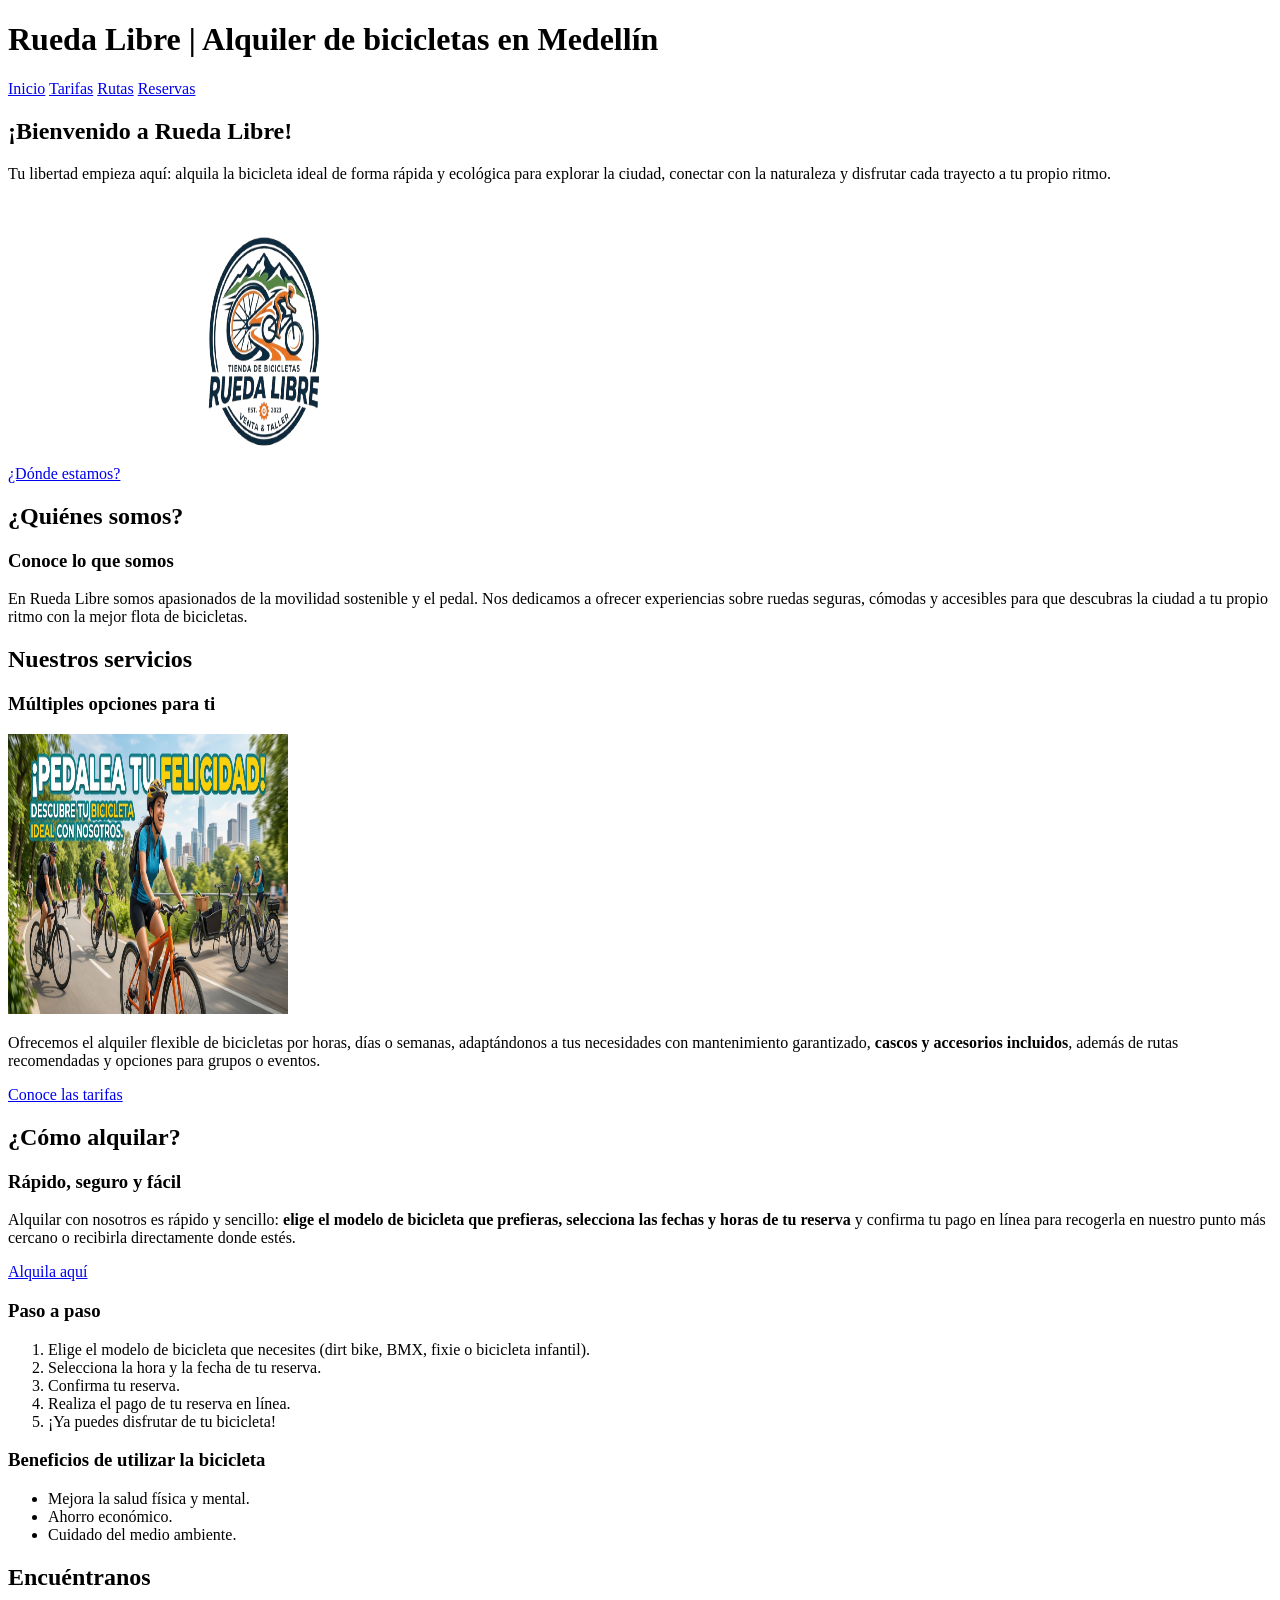
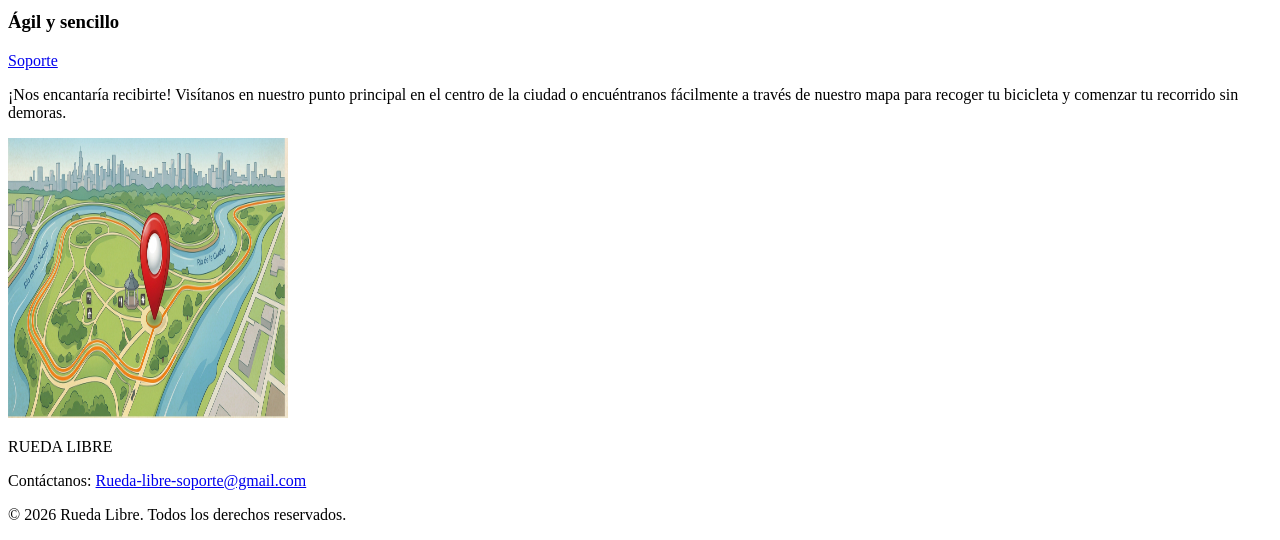
==== docs/index.html @ 3443b588 "test03" ====
<!DOCTYPE html>
<html lang="es">

<head>
    <meta charset="UTF-8">
    <meta name="viewport" content="width=device-width, initial-scale=1.0">
    <title>Rueda Libre | Alquiler de bicicletas en Medellín</title>
</head>

<body>

    <header>
        <h1>Rueda Libre | Alquiler de bicicletas en Medellín</h1>

        <nav aria-label="Navegación principal">
            <a href="index.html">Inicio</a>
            <a href="/paginas/tarifas.html">Tarifas</a>
            <a href="#">Rutas</a>
            <a href="/paginas/reservas.html">Reservas</a>
        </nav>
    </header>

    <main>

        <section id="inicio">
            <h2>¡Bienvenido a Rueda Libre!</h2>

            <p>
                Tu libertad empieza aquí: alquila la bicicleta ideal de forma
                rápida y ecológica para explorar la ciudad, conectar con la
                naturaleza y disfrutar cada trayecto a tu propio ritmo.
            </p>

            <a href="#encuentranos">¿Dónde estamos?</a>

            <img
                src="/img/logo.png"
                alt="Logo de Rueda Libre"
                width="280"
                height="280"
            >
        </section>

        <section id="quienes-somos">
            <h2>¿Quiénes somos?</h2>

            <h3>Conoce lo que somos</h3>

            <p>
                En Rueda Libre somos apasionados de la movilidad sostenible y
                el pedal. Nos dedicamos a ofrecer experiencias sobre ruedas
                seguras, cómodas y accesibles para que descubras la ciudad a
                tu propio ritmo con la mejor flota de bicicletas.
            </p>
        </section>

        <section id="servicios">
            <h2>Nuestros servicios</h2>

            <h3>Múltiples opciones para ti</h3>

            <img
                src="/img/banner.jpeg"
                alt="Nuestros modelos de bicicletas"
                width="280"
                height="280"
            >

            <p>
                Ofrecemos el alquiler flexible de bicicletas por horas, días
                o semanas, adaptándonos a tus necesidades con mantenimiento
                garantizado, <strong>cascos y accesorios incluidos</strong>,
                además de rutas recomendadas y opciones para grupos o eventos.
            </p>

            <a href="/paginas/tarifas.html">Conoce las tarifas</a>
        </section>

        <section id="como-alquilar">
            <h2>¿Cómo alquilar?</h2>

            <h3>Rápido, seguro y fácil</h3>

            <p>
                Alquilar con nosotros es rápido y sencillo:
                <strong>
                    elige el modelo de bicicleta que prefieras, selecciona
                    las fechas y horas de tu reserva
                </strong>
                y confirma tu pago en línea para recogerla en nuestro punto
                más cercano o recibirla directamente donde estés.
            </p>

            <a href="/paginas/reservas.html">Alquila aquí</a>

            <h3>Paso a paso</h3>

            <ol>
                <li>
                    Elige el modelo de bicicleta que necesites
                    (dirt bike, BMX, fixie o bicicleta infantil).
                </li>
                <li>Selecciona la hora y la fecha de tu reserva.</li>
                <li>Confirma tu reserva.</li>
                <li>Realiza el pago de tu reserva en línea.</li>
                <li>¡Ya puedes disfrutar de tu bicicleta!</li>
            </ol>

            <h3>Beneficios de utilizar la bicicleta</h3>

            <ul>
                <li>Mejora la salud física y mental.</li>
                <li>Ahorro económico.</li>
                <li>Cuidado del medio ambiente.</li>
            </ul>
        </section>

        <section id="encuentranos">
            <h2>Encuéntranos</h2>

            <h3>Ágil y sencillo</h3>

             <a href="#">Soporte</a>

            <p>
                ¡Nos encantaría recibirte! Visítanos en nuestro punto
                principal en el centro de la ciudad o encuéntranos
                fácilmente a través de nuestro mapa para recoger tu
                bicicleta y comenzar tu recorrido sin demoras.
            </p>

           

            <img
                src="/img/mapa.jpeg"
                alt="Mapa de ubicación de Rueda Libre"
                width="280"
                height="280"
            >
        </section>

    </main>

    <footer>
        <p>
            RUEDA LIBRE
        </p>

        <p>
            Contáctanos:
            <a href="mailto:Rueda-libre-soporte@gmail.com">
                Rueda-libre-soporte@gmail.com
            </a>
        </p>

        <p>&copy; 2026 Rueda Libre. Todos los derechos reservados.</p>
    </footer>

</body>

</html>
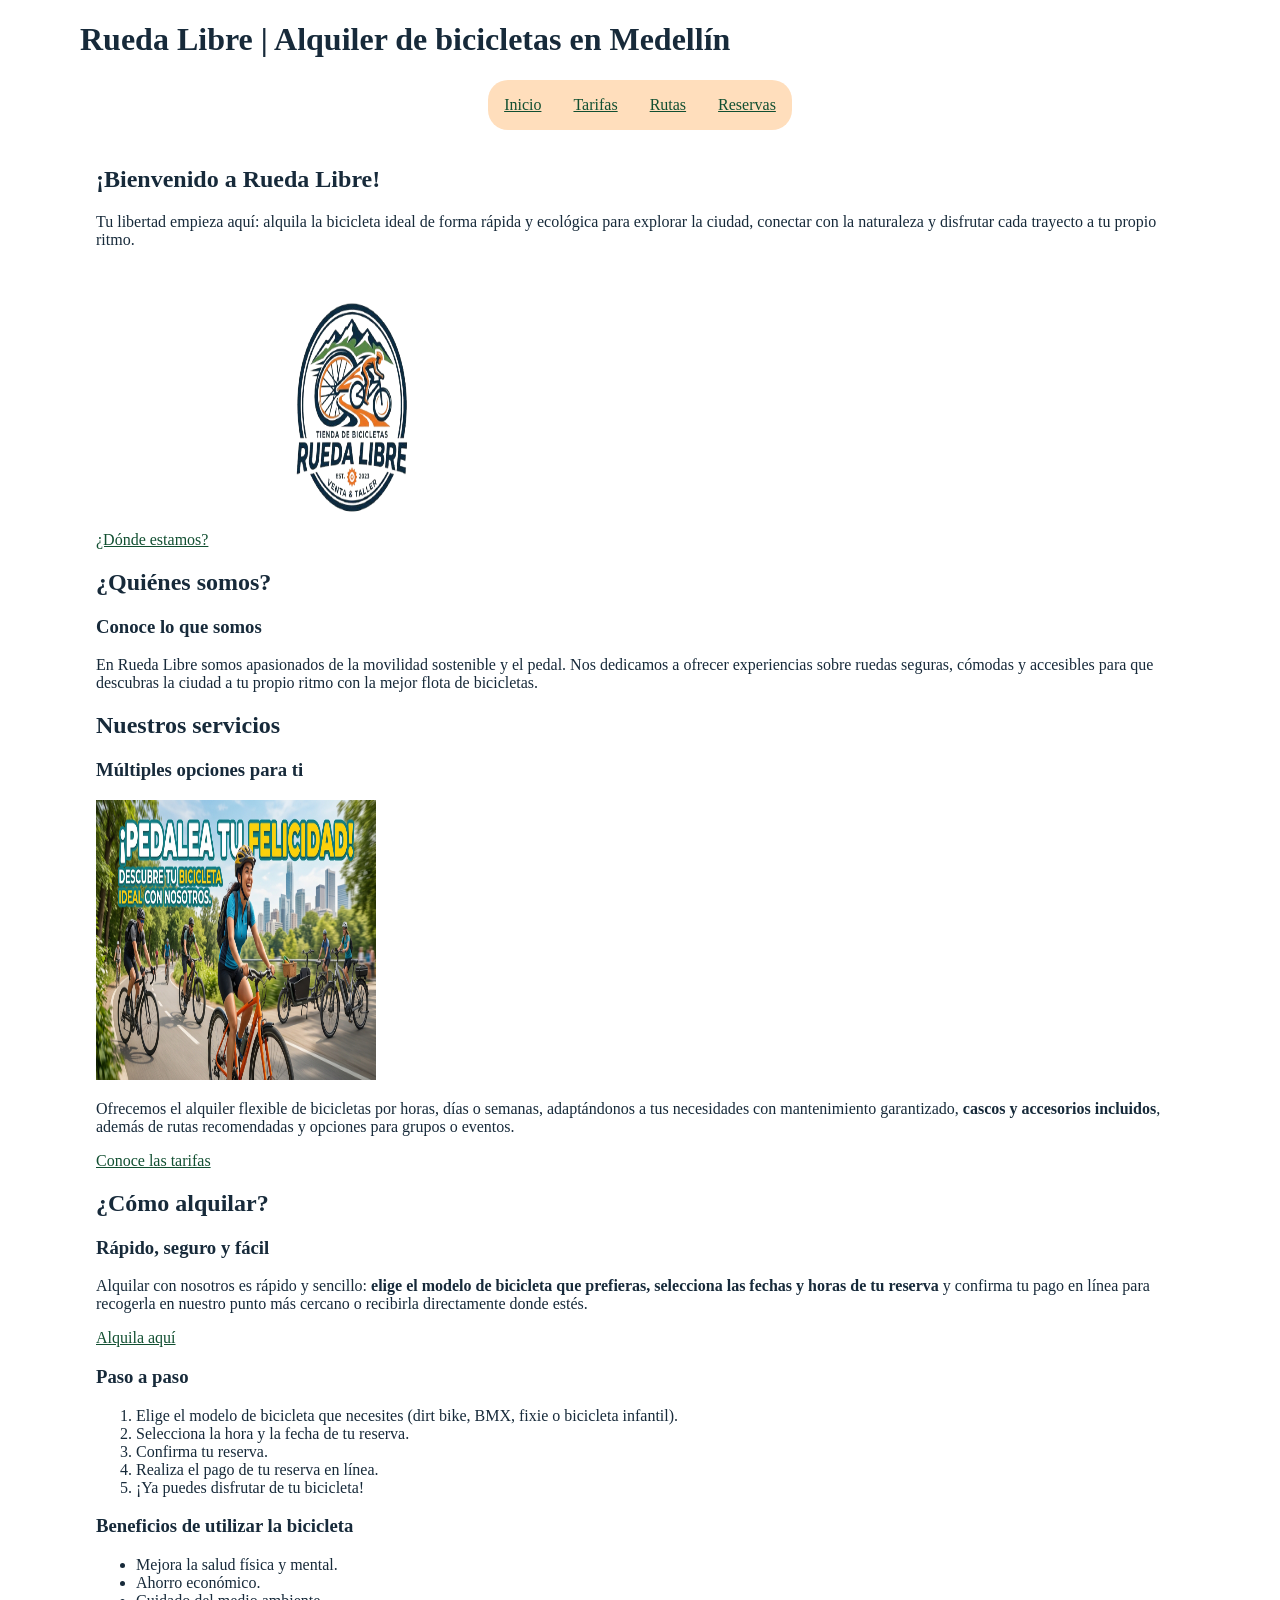
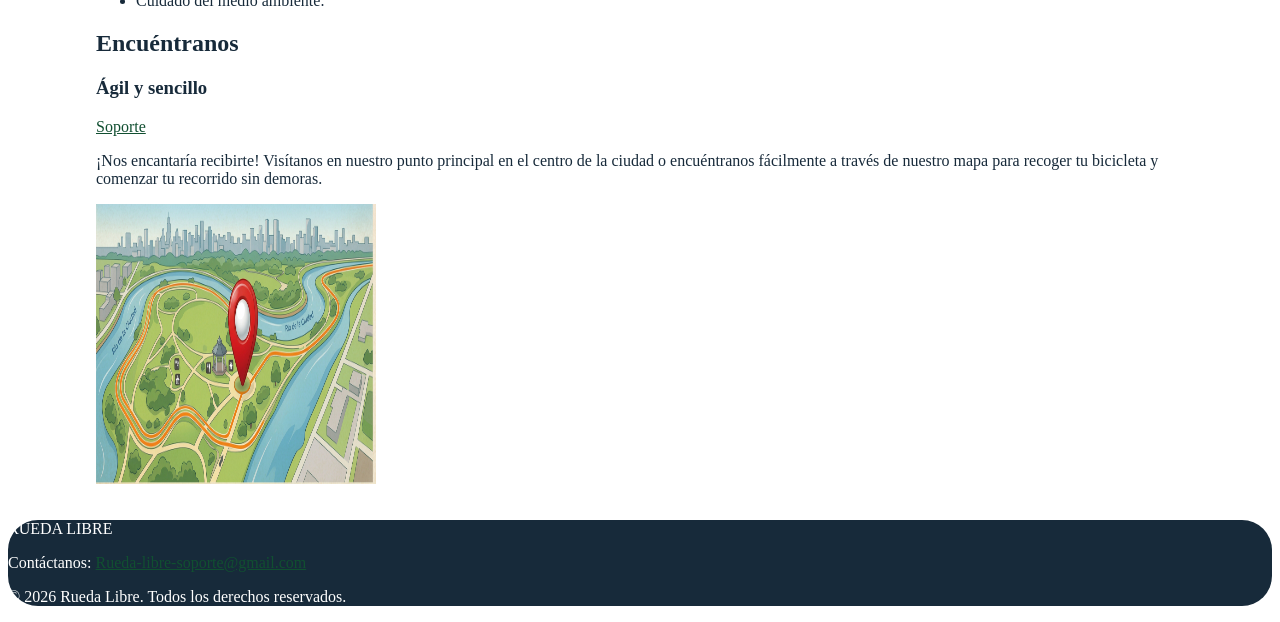
==== commit 4bd18e9b: "casa" ====
--- a/docs/index.html
+++ b/docs/index.html
@@ -5,6 +5,7 @@
     <meta charset="UTF-8">
     <meta name="viewport" content="width=device-width, initial-scale=1.0">
     <title>Rueda Libre | Alquiler de bicicletas en Medellín</title>
+    <link rel="stylesheet" href="styles.css">
 </head>
 
 <body>
@@ -13,10 +14,13 @@
         <h1>Rueda Libre | Alquiler de bicicletas en Medellín</h1>
 
         <nav aria-label="Navegación principal">
-            <a href="index.html">Inicio</a>
-            <a href="/paginas/tarifas.html">Tarifas</a>
-            <a href="#">Rutas</a>
-            <a href="/paginas/reservas.html">Reservas</a>
+            <div id="nav-bar-links">
+                <a  href="/docs/index.html">Inicio</a>
+                <a href="/docs/tarifas.html">Tarifas</a>
+                <a href="#">Rutas</a>
+                <a href="/docs/reservas.html">Reservas</a>
+            </div>
+           
         </nav>
     </header>
 
--- a/docs/styles.css
+++ b/docs/styles.css
@@ -0,0 +1,181 @@
+:root {
+  
+  --color-crema: #ffffff;
+  --color-azul-noche: #172A3A;
+  --color-gris-asfalto: #4A4A48;
+  --color-naranja-pedal: #F28C28;
+  --color-verde-ruta: #114f31;
+
+ 
+  --color-fondo: var(--color-crema);
+  --color-texto: var(--color-azul-noche);
+  --color-fondo-destacado: var(--color-azul-noche);
+  --color-texto-destacado: var(--color-crema);
+
+  
+  --color-boton: var(--color-naranja-pedal);
+  --color-texto-boton: var(--color-azul-noche);
+
+  --color-enlace: var(--color-verde-ruta);
+
+  --espacio-1: 0.25rem;
+  --espacio-2: 0.50rem;
+  --espacio-3: 1rem;
+  --espacio-4: 2rem;
+
+  --content-width:70rem;
+  --border-radious:0.75rem;
+  --border-color:#D6CFC3;
+
+  --content-bars:50rem;
+
+}
+
+*,
+* ::before,
+*::after{
+    box-sizing: border-box;
+}
+
+@font-face {
+    font-family: MONS,sans-serif;
+    src: url(/fonts/Montserrat-MediumItalic.ttf);
+    font-weight: 700;
+}
+
+@font-face {
+    font-family: 'OpenSans';
+    src: url('/fonts/OpenSans-Regular.ttf') format('truetype');
+    font-weight: 400;
+    font-style: normal;
+}
+
+body {
+  background-color: var(--color-fondo);
+  color: var(--color-texto);
+  font-family: sa;
+ 
+}
+
+
+
+main{
+    width: 100%;
+    max-width: var(--content-width);
+    margin-inline: auto;
+    padding: var(--espacio-3);
+}
+
+header{
+    display: flexbox;
+    align-items: center;
+    max-width: var(--content-width);
+    margin-inline: auto;
+}
+
+
+.card {
+  background-color: var(--color-crema);
+  color: var(--color-azul-noche);
+}
+
+footer,
+.seccion-destacada {
+  background-color: var(--color-azul-noche);
+  color: var(--color-texto-destacado);
+}
+
+
+button,
+.btn-primary {
+  background-color: var(--color-boton);
+  color: var(--color-texto-boton);
+  border: none;
+}
+
+
+a {
+  color: var(--color-enlace);
+  text-decoration: underline;
+}
+
+
+.btn-azul {
+  background-color: var(--color-azul-noche);
+  color: var(--color-crema);
+}
+
+#btn-enviar{
+    border-radius: 15px;
+    margin-top: 20px;
+    width: 160px;
+    height: 40px;
+    text-align: center;
+    text-emphasis: var(--color-azul-noche);
+    font-size: medium;
+}
+
+fieldset{
+    padding: var(--espacio-3);
+    margin: var(--espacio-3);
+    background-color: #fff4e0;
+    border: 0.5px;
+    border-radius: 10px;
+}
+input{
+    margin: 4px;
+}
+
+textarea{
+    margin: 4px;
+}
+
+
+
+nav {
+    display: flexbox;
+    background-color: #ffdebc;
+    border-radius: 20px;  
+    width: fit-content;
+    margin-inline: auto;
+    
+    
+}
+
+#nav-bar-links{
+    display: flex;
+    margin-inline: auto;
+    padding: var(--espacio-3);
+    gap: var(--espacio-4);
+    justify-content: center;
+    align-items: center; 
+}
+
+footer{
+
+    display: flexbox;
+    align-items: center;
+    margin-inline: auto;
+    border-radius: 30px;
+    
+}
+
+#footer-content{
+    display: flex;
+    margin-inline: auto;
+    padding: var(--espacio-3);
+    gap: var(--espacio-4);
+    justify-content: center;
+    align-items: center; 
+}
+
+.link-footer{
+    color: #ffdebc;
+}
+
+.title{
+    background-color: #fff4e0;
+    text-align: center;
+    border-radius: 10px;
+
+}
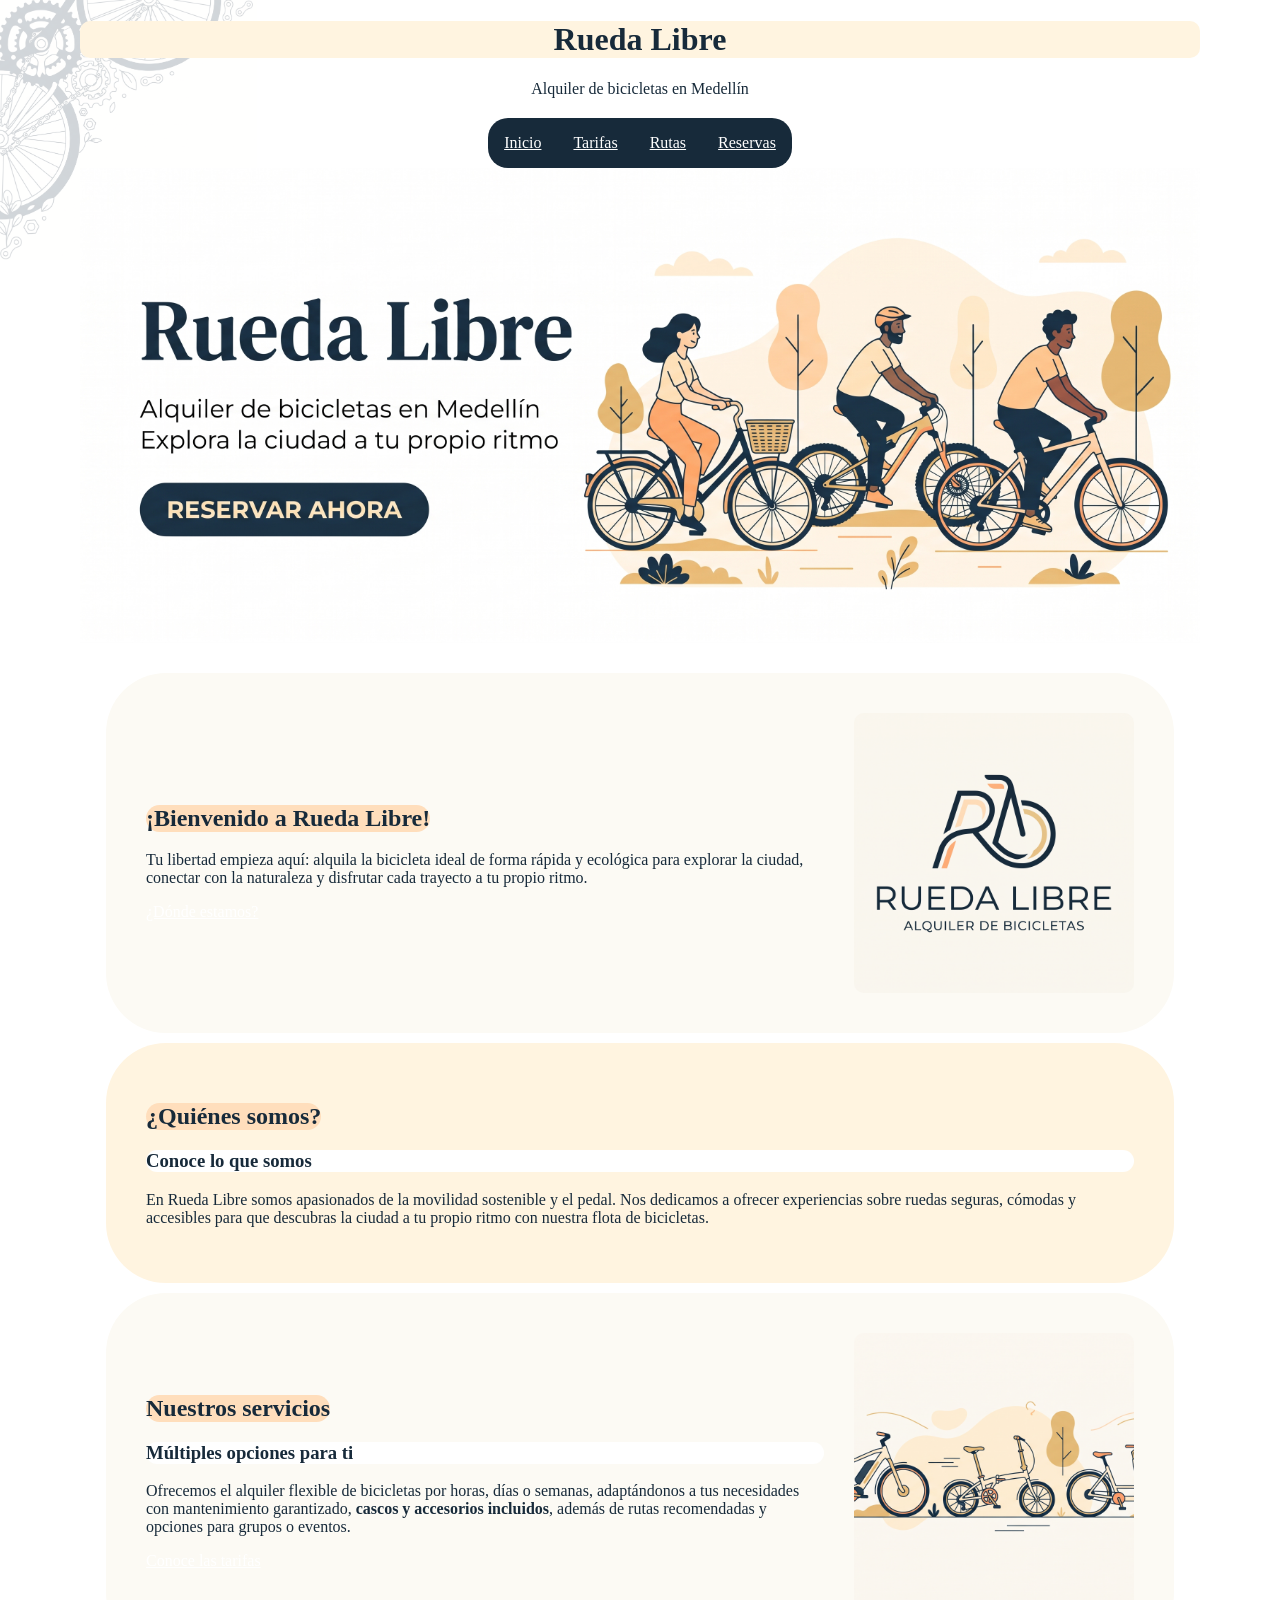
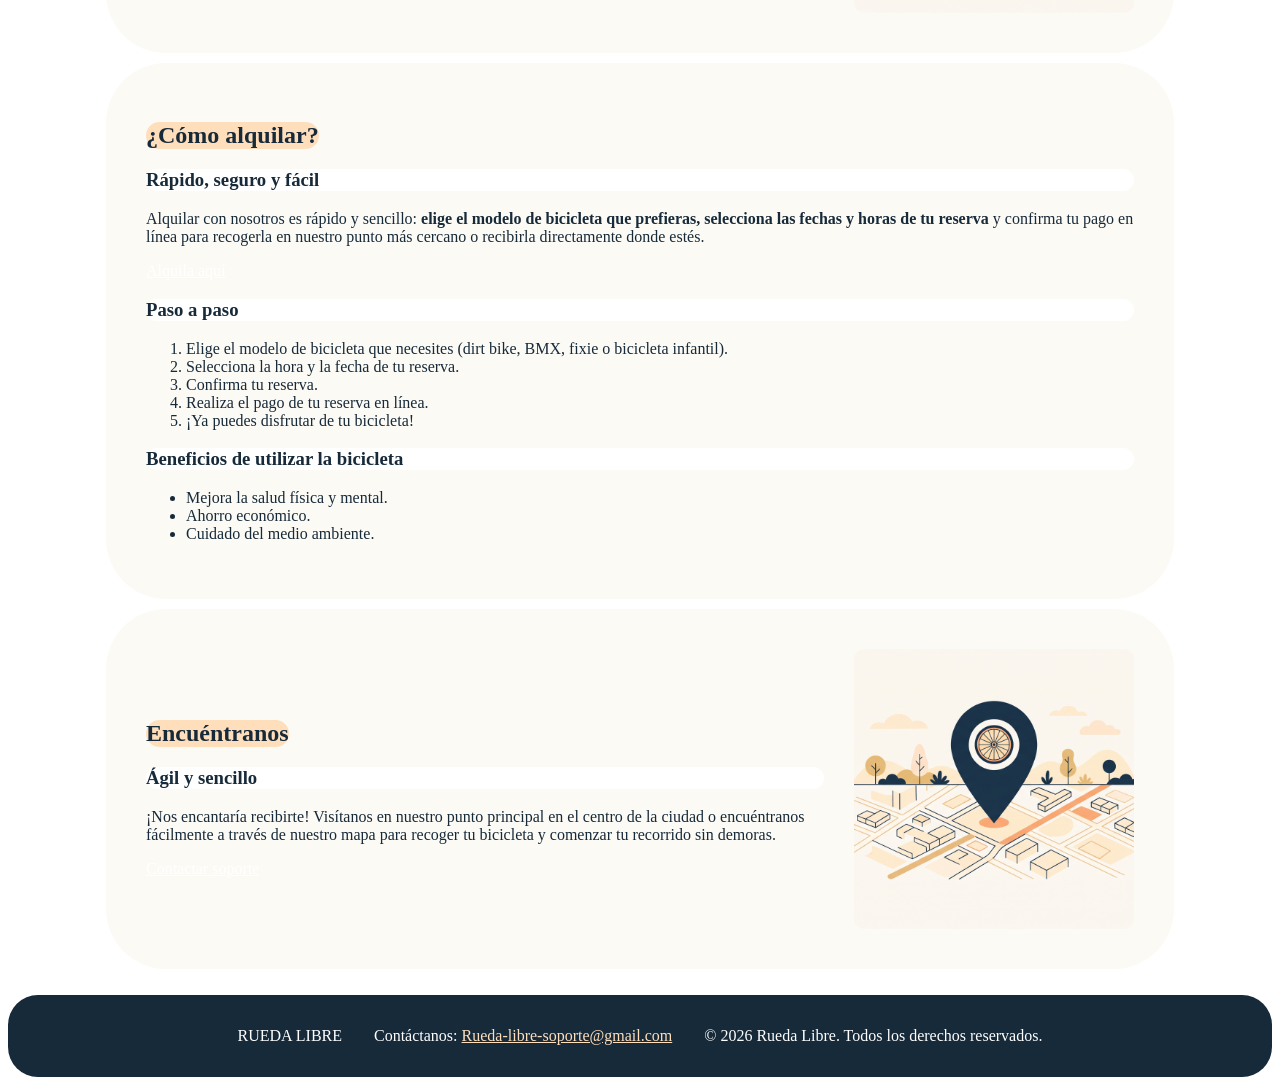
==== commit 327e9d76: "css-add" ====
--- a/docs/index.html
+++ b/docs/index.html
@@ -1,165 +1,207 @@
+
 <!DOCTYPE html>
 <html lang="es">
 
 <head>
     <meta charset="UTF-8">
     <meta name="viewport" content="width=device-width, initial-scale=1.0">
+
     <title>Rueda Libre | Alquiler de bicicletas en Medellín</title>
+
     <link rel="stylesheet" href="styles.css">
 </head>
 
 <body>
 
-    <header>
-        <h1>Rueda Libre | Alquiler de bicicletas en Medellín</h1>
+    <div class="fondo-esquina" aria-hidden="true"></div>
+
+    <header >
+        
+        <div ">
+            <h1 class="title" >Rueda Libre</h1>
+            <p class="p-principal">Alquiler de bicicletas en Medellín</p>
+
+        </div>
 
         <nav aria-label="Navegación principal">
             <div id="nav-bar-links">
-                <a  href="/docs/index.html">Inicio</a>
+                <a href="/docs/index.html">Inicio</a>
                 <a href="/docs/tarifas.html">Tarifas</a>
                 <a href="#">Rutas</a>
                 <a href="/docs/reservas.html">Reservas</a>
             </div>
-           
         </nav>
+
+        <img  class="banner"  src="/img/slide1.jpeg" alt="">
+
+        
     </header>
 
     <main>
 
-        <section id="inicio">
-            <h2>¡Bienvenido a Rueda Libre!</h2>
-
-            <p>
-                Tu libertad empieza aquí: alquila la bicicleta ideal de forma
-                rápida y ecológica para explorar la ciudad, conectar con la
-                naturaleza y disfrutar cada trayecto a tu propio ritmo.
-            </p>
-
-            <a href="#encuentranos">¿Dónde estamos?</a>
+        
+        <section id="inicio" class="contenido-flex">
+            <div class="texto">
+                <h2>¡Bienvenido a Rueda Libre!</h2>
+
+                <p>
+                    Tu libertad empieza aquí: alquila la bicicleta ideal
+                    de forma rápida y ecológica para explorar la ciudad,
+                    conectar con la naturaleza y disfrutar cada trayecto
+                    a tu propio ritmo.
+                </p>
+
+                <a class="boton" href="#encuentranos">
+                    ¿Dónde estamos?
+                </a>
+            </div>
 
             <img
-                src="/img/logo.png"
+                src="/img/logo03.jpeg"
                 alt="Logo de Rueda Libre"
-                width="280"
-                height="280"
+                class="imagen"
             >
         </section>
 
-        <section id="quienes-somos">
-            <h2>¿Quiénes somos?</h2>
-
-            <h3>Conoce lo que somos</h3>
-
-            <p>
-                En Rueda Libre somos apasionados de la movilidad sostenible y
-                el pedal. Nos dedicamos a ofrecer experiencias sobre ruedas
-                seguras, cómodas y accesibles para que descubras la ciudad a
-                tu propio ritmo con la mejor flota de bicicletas.
-            </p>
-        </section>
-
-        <section id="servicios">
-            <h2>Nuestros servicios</h2>
-
-            <h3>Múltiples opciones para ti</h3>
+        <!-- QUIÉNES SOMOS -->
+        <section id="quienes-somos" class="contenido-flex">
+            <div class="texto">
+                <h2>¿Quiénes somos?</h2>
+
+                <h3>Conoce lo que somos</h3>
+
+                <p>
+                    En Rueda Libre somos apasionados de la movilidad
+                    sostenible y el pedal. Nos dedicamos a ofrecer
+                    experiencias sobre ruedas seguras, cómodas y
+                    accesibles para que descubras la ciudad a tu
+                    propio ritmo con nuestra flota de bicicletas.
+                </p>
+            </div>
+        </section>
+
+        <!-- SERVICIOS -->
+        <section id="servicios" class="contenido-flex">
+            <div class="texto">
+                <h2>Nuestros servicios</h2>
+
+                <h3>Múltiples opciones para ti</h3>
+
+                <p>
+                    Ofrecemos el alquiler flexible de bicicletas por
+                    horas, días o semanas, adaptándonos a tus necesidades
+                    con mantenimiento garantizado,
+                    <strong>cascos y accesorios incluidos</strong>,
+                    además de rutas recomendadas y opciones para grupos
+                    o eventos.
+                </p>
+
+                <a class="boton" href="/paginas/tarifas.html">
+                    Conoce las tarifas
+                </a>
+            </div>
 
             <img
-                src="/img/banner.jpeg"
+                src="/img/ban.jpeg"
                 alt="Nuestros modelos de bicicletas"
-                width="280"
-                height="280"
+                class="imagen"
             >
-
-            <p>
-                Ofrecemos el alquiler flexible de bicicletas por horas, días
-                o semanas, adaptándonos a tus necesidades con mantenimiento
-                garantizado, <strong>cascos y accesorios incluidos</strong>,
-                además de rutas recomendadas y opciones para grupos o eventos.
-            </p>
-
-            <a href="/paginas/tarifas.html">Conoce las tarifas</a>
-        </section>
-
-        <section id="como-alquilar">
-            <h2>¿Cómo alquilar?</h2>
-
-            <h3>Rápido, seguro y fácil</h3>
-
-            <p>
-                Alquilar con nosotros es rápido y sencillo:
-                <strong>
-                    elige el modelo de bicicleta que prefieras, selecciona
-                    las fechas y horas de tu reserva
-                </strong>
-                y confirma tu pago en línea para recogerla en nuestro punto
-                más cercano o recibirla directamente donde estés.
-            </p>
-
-            <a href="/paginas/reservas.html">Alquila aquí</a>
-
-            <h3>Paso a paso</h3>
-
-            <ol>
-                <li>
-                    Elige el modelo de bicicleta que necesites
-                    (dirt bike, BMX, fixie o bicicleta infantil).
-                </li>
-                <li>Selecciona la hora y la fecha de tu reserva.</li>
-                <li>Confirma tu reserva.</li>
-                <li>Realiza el pago de tu reserva en línea.</li>
-                <li>¡Ya puedes disfrutar de tu bicicleta!</li>
-            </ol>
-
-            <h3>Beneficios de utilizar la bicicleta</h3>
-
-            <ul>
-                <li>Mejora la salud física y mental.</li>
-                <li>Ahorro económico.</li>
-                <li>Cuidado del medio ambiente.</li>
-            </ul>
-        </section>
-
-        <section id="encuentranos">
-            <h2>Encuéntranos</h2>
-
-            <h3>Ágil y sencillo</h3>
-
-             <a href="#">Soporte</a>
-
-            <p>
-                ¡Nos encantaría recibirte! Visítanos en nuestro punto
-                principal en el centro de la ciudad o encuéntranos
-                fácilmente a través de nuestro mapa para recoger tu
-                bicicleta y comenzar tu recorrido sin demoras.
-            </p>
-
-           
+        </section>
+
+        <!-- CÓMO ALQUILAR -->
+        <section id="como-alquilar" class="contenido-flex">
+            <div class="texto">
+                <h2>¿Cómo alquilar?</h2>
+
+                <h3>Rápido, seguro y fácil</h3>
+
+                <p>
+                    Alquilar con nosotros es rápido y sencillo:
+                    <strong>
+                        elige el modelo de bicicleta que prefieras,
+                        selecciona las fechas y horas de tu reserva
+                    </strong>
+                    y confirma tu pago en línea para recogerla en
+                    nuestro punto más cercano o recibirla directamente
+                    donde estés.
+                </p>
+
+                <a class="boton" href="/paginas/reservas.html">
+                    Alquila aquí
+                </a>
+
+                <h3>Paso a paso</h3>
+
+                <ol>
+                    <li>
+                        Elige el modelo de bicicleta que necesites
+                        (dirt bike, BMX, fixie o bicicleta infantil).
+                    </li>
+                    <li>Selecciona la hora y la fecha de tu reserva.</li>
+                    <li>Confirma tu reserva.</li>
+                    <li>Realiza el pago de tu reserva en línea.</li>
+                    <li>¡Ya puedes disfrutar de tu bicicleta!</li>
+                </ol>
+
+                <h3>Beneficios de utilizar la bicicleta</h3>
+
+                <ul>
+                    <li>Mejora la salud física y mental.</li>
+                    <li>Ahorro económico.</li>
+                    <li>Cuidado del medio ambiente.</li>
+                </ul>
+            </div>
+        </section>
+
+        <!-- ENCUÉNTRANOS -->
+        <section id="encuentranos" class="contenido-flex">
+            <div class="texto">
+                <h2>Encuéntranos</h2>
+
+                <h3>Ágil y sencillo</h3>
+
+                <p>
+                    ¡Nos encantaría recibirte! Visítanos en nuestro
+                    punto principal en el centro de la ciudad o
+                    encuéntranos fácilmente a través de nuestro mapa
+                    para recoger tu bicicleta y comenzar tu recorrido
+                    sin demoras.
+                </p>
+
+                <a class="boton" href="mailto:Rueda-libre-soporte@gmail.com">
+                    Contactar soporte
+                </a>
+            </div>
 
             <img
-                src="/img/mapa.jpeg"
+                src="/img/ubi.jpeg"
                 alt="Mapa de ubicación de Rueda Libre"
-                width="280"
-                height="280"
+                class="imagen"
             >
         </section>
 
     </main>
 
+    <!-- PIE DE PÁGINA -->
     <footer>
+
+    <div id="footer-content">
+
         <p>
             RUEDA LIBRE
         </p>
 
         <p>
             Contáctanos:
-            <a href="mailto:Rueda-libre-soporte@gmail.com">
+            <a  class="link-footer"   href="mailto:Rueda-libre-soporte@gmail.com">
                 Rueda-libre-soporte@gmail.com
             </a>
         </p>
 
         <p>&copy; 2026 Rueda Libre. Todos los derechos reservados.</p>
-    </footer>
+
+
+    </div>
 
 </body>
-
 </html>
--- a/docs/styles.css
+++ b/docs/styles.css
@@ -3,7 +3,7 @@
   --color-crema: #ffffff;
   --color-azul-noche: #172A3A;
   --color-gris-asfalto: #4A4A48;
-  --color-naranja-pedal: #F28C28;
+  --color-naranja-pedal: #f7b97c;
   --color-verde-ruta: #114f31;
 
  
@@ -16,7 +16,7 @@
   --color-boton: var(--color-naranja-pedal);
   --color-texto-boton: var(--color-azul-noche);
 
-  --color-enlace: var(--color-verde-ruta);
+  --color-enlace: var(--color-crema);
 
   --espacio-1: 0.25rem;
   --espacio-2: 0.50rem;
@@ -28,6 +28,7 @@
   --border-color:#D6CFC3;
 
   --content-bars:50rem;
+  
 
 }
 
@@ -54,6 +55,7 @@
   background-color: var(--color-fondo);
   color: var(--color-texto);
   font-family: sa;
+  background-image:url(back.jpeg) ;
  
 }
 
@@ -64,6 +66,7 @@
     max-width: var(--content-width);
     margin-inline: auto;
     padding: var(--espacio-3);
+    border-color: #114f31;
 }
 
 header{
@@ -107,7 +110,8 @@
 
 #btn-enviar{
     border-radius: 15px;
-    margin-top: 20px;
+    margin-top: 1px;
+    margin-left: var(--espacio-3);
     width: 160px;
     height: 40px;
     text-align: center;
@@ -118,10 +122,17 @@
 fieldset{
     padding: var(--espacio-3);
     margin: var(--espacio-3);
-    background-color: #fff4e0;
+    background-color: rgb(252, 250, 244);
     border: 0.5px;
     border-radius: 10px;
-}
+    display: flex;
+    flex-direction: column; 
+    gap: 15px;              
+    padding: 20px; 
+    align-items: normal;         
+}
+
+
 input{
     margin: 4px;
 }
@@ -134,7 +145,7 @@
 
 nav {
     display: flexbox;
-    background-color: #ffdebc;
+    background-color: var(--color-fondo-destacado);
     border-radius: 20px;  
     width: fit-content;
     margin-inline: auto;
@@ -149,6 +160,7 @@
     gap: var(--espacio-4);
     justify-content: center;
     align-items: center; 
+    
 }
 
 footer{
@@ -178,4 +190,117 @@
     text-align: center;
     border-radius: 10px;
 
-}+}
+
+
+/* Organiza el texto y la imagen horizontalmente */
+.contenido-flex {
+    display: flex;
+    align-items: center;
+    justify-content: space-between;
+    gap: 30px;
+    padding: 40px;
+    background-color: rgb(252, 250, 244);
+    border-radius: 60px;
+    margin: 10px;
+    
+}
+
+.texto {
+    flex: 1;
+}
+
+
+.imagen {
+    width: 280px;
+    height: 280px;
+    object-fit: cover;
+    border-radius: 10px;
+    
+}
+
+.banner{
+
+    width: 100%;
+    max-width: var(--content-width);
+    margin-inline: auto;
+
+
+}
+
+
+
+
+
+@media (max-width: 600px) {
+    .contenido-flex {
+        flex-direction: column;
+        text-align: center;
+    }
+
+    .imagen {
+        max-width: 100%;
+        height: auto;
+    }
+}
+
+.p-principal{
+    margin-bottom: 20px;
+    text-align: center;
+}
+
+h2{
+    background-color: #ffdebc;
+    border-radius: 60px;  
+    width: fit-content;
+}
+
+h3{
+    background-color: var(--color-crema);
+    border-radius: 60px;  
+    
+}
+
+#quienes-somos{
+    background-color: #fff4e0;
+    border-radius: 60px;
+}
+
+
+/* Imagen decorativa fija en la esquina superior izquierda */
+.fondo-esquina {
+    position: fixed;
+    top: 0;
+    left: 0;
+
+    width: 260px;
+    height: 260px;
+
+    background-image: url("/img/back.jpeg");
+    background-repeat: no-repeat;
+    background-position: top left;
+    background-size: contain;
+
+    opacity: 0.20;
+    pointer-events: none;
+    z-index: 0;
+}
+
+/* El contenido queda por delante de la imagen */
+header,
+main,
+footer {
+    position: relative;
+    z-index: 1;
+}
+
+/* Ajuste para pantallas pequeñas */
+@media (max-width: 600px) {
+    .fondo-esquina {
+        width: 140px;
+        height: 140px;
+        opacity: 0.15;
+    }
+}
+
+
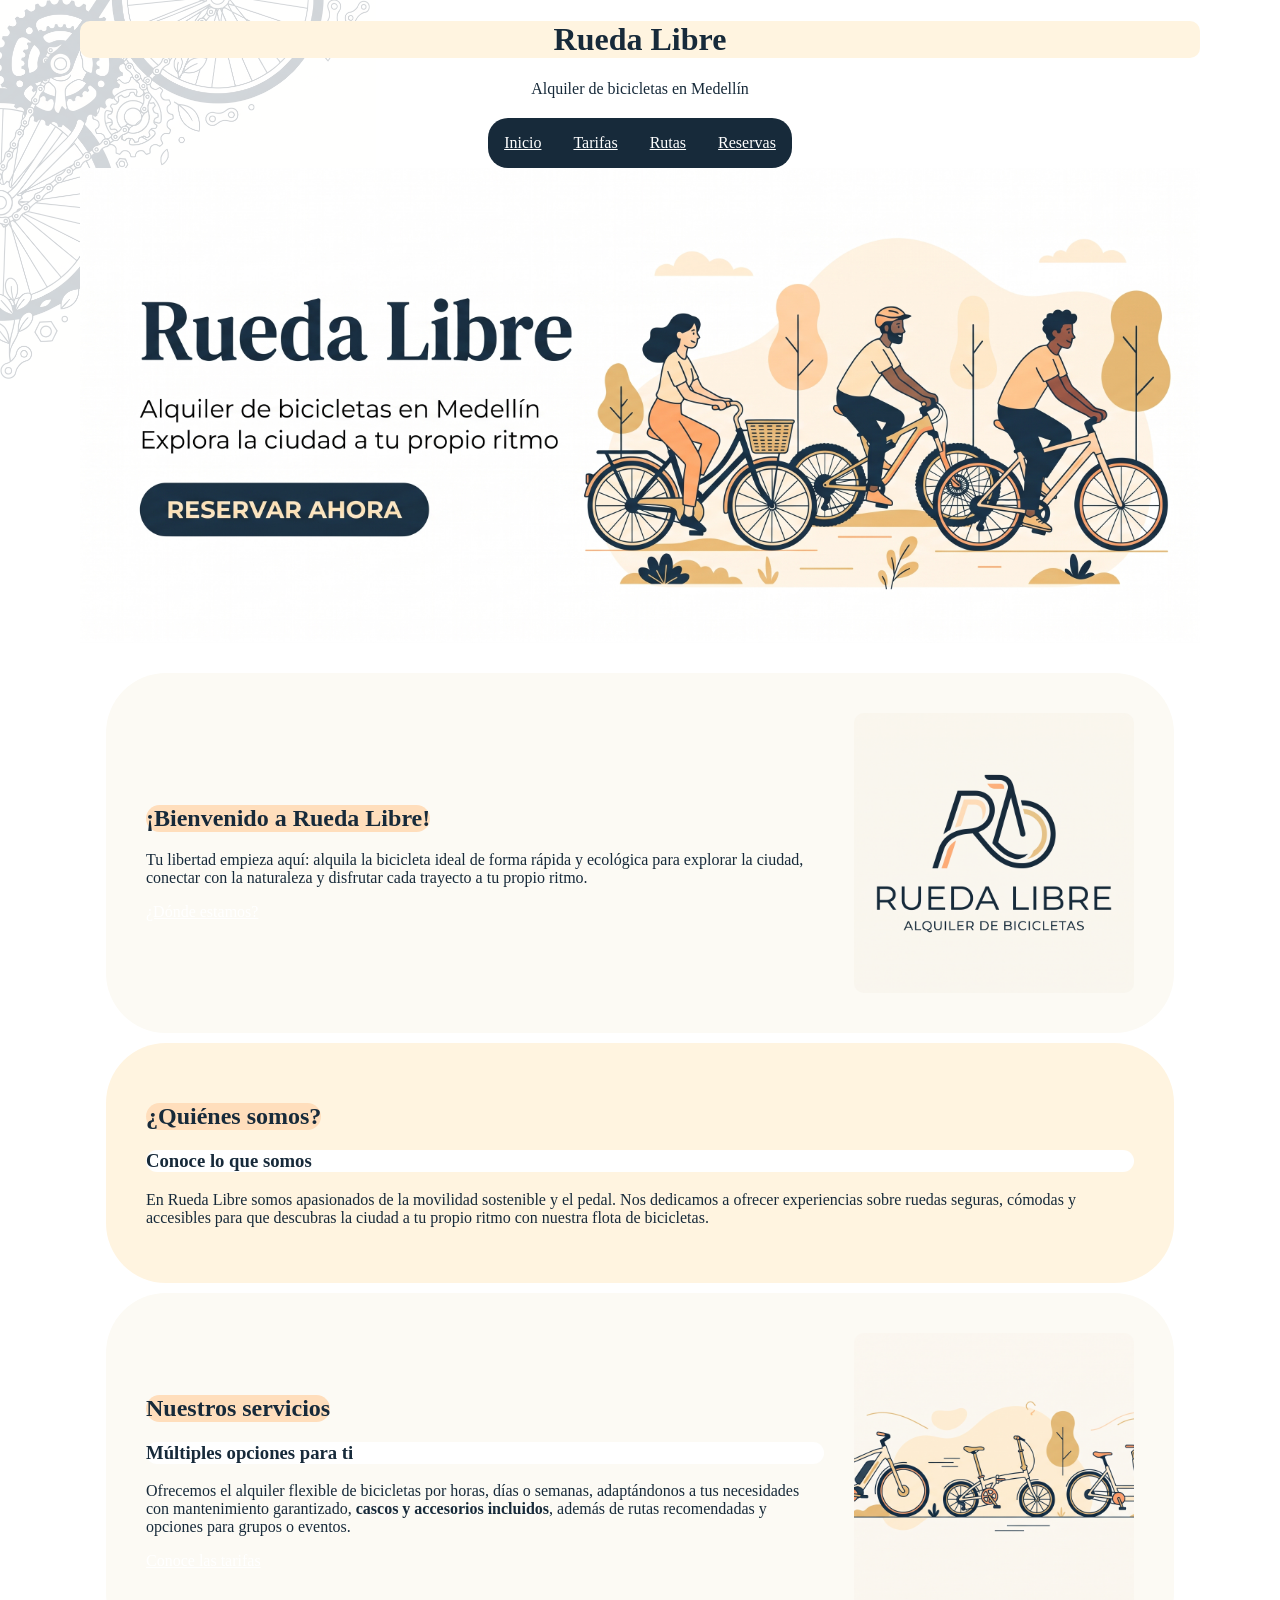
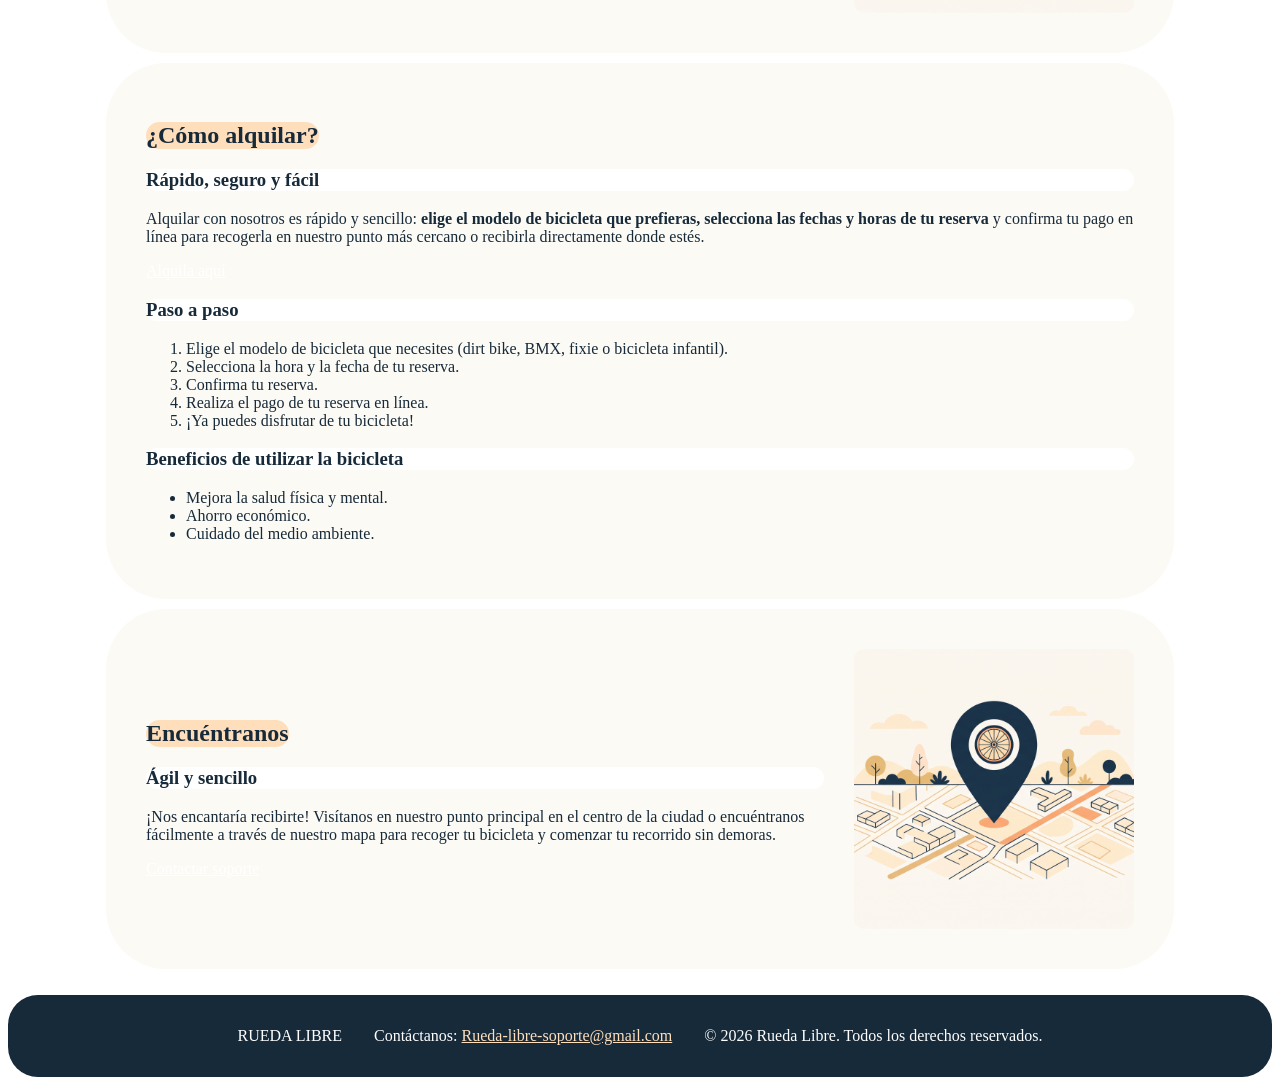
==== commit ba43674c: "css-tarifas" ====
--- a/docs/index.html
+++ b/docs/index.html
@@ -32,7 +32,7 @@
             </div>
         </nav>
 
-        <img  class="banner"  src="/img/slide1.jpeg" alt="">
+        <img  class="banner"  src="/img/slide1.jpeg" alt="" >
 
         
     </header>
@@ -185,23 +185,25 @@
     <!-- PIE DE PÁGINA -->
     <footer>
 
-    <div id="footer-content">
-
-        <p>
-            RUEDA LIBRE
-        </p>
-
-        <p>
-            Contáctanos:
-            <a  class="link-footer"   href="mailto:Rueda-libre-soporte@gmail.com">
-                Rueda-libre-soporte@gmail.com
-            </a>
-        </p>
-
-        <p>&copy; 2026 Rueda Libre. Todos los derechos reservados.</p>
-
-
-    </div>
+        <div id="footer-content">
+        
+            <p>
+                RUEDA LIBRE
+            </p>
+        
+            <p>
+                Contáctanos:
+                <a class="link-footer" href="mailto:Rueda-libre-soporte@gmail.com">
+                    Rueda-libre-soporte@gmail.com
+                </a>
+            </p>
+        
+            <p>&copy; 2026 Rueda Libre. Todos los derechos reservados.</p>
+        
+        
+        </div>
+
+    </footer>
 
 </body>
 </html>
--- a/docs/styles.css
+++ b/docs/styles.css
@@ -206,9 +206,74 @@
     
 }
 
-.texto {
-    flex: 1;
-}
+.flex-tarifa{
+    margin-top: var(--espacio-3);
+   
+    align-items: center;
+}
+
+.seccion-tabla {
+    max-width: 1000px;
+    margin: 2rem auto;
+    padding: 0 1rem;
+}
+
+.seccion-tabla h2 {
+    color: #172A3A;
+    font-size: 1.5rem;
+    margin-bottom: 1rem;
+}
+
+/* Contenedor responsivo (permite scroll en dispositivos móviles) */
+.table-container {
+    width: 100%;
+    overflow-x: auto;
+    border-radius: 16px;
+    box-shadow: 0 4px 15px rgba(23, 42, 58, 0.08);
+    background-color: #ffffff;
+    border: 1px solid #f0e6d6;
+}
+
+/* Tabla base */
+table {
+    width: 100%;
+    border-collapse: collapse;
+    font-family: inherit;
+    text-align: left;
+}
+
+/* Cabecera de la tabla */
+th {
+    background-color: #172A3A; /* Azul noche */
+    color: #ffffff;
+    padding: 16px 20px;
+    font-weight: 600;
+    font-size: 0.95rem;
+    letter-spacing: 0.5px;
+    text-transform: uppercase;
+}
+
+/* Redondear esquinas superiores de la cabecera */
+thead tr th:first-child {
+    border-top-left-radius: 15px;
+}
+thead tr th:last-child {
+    border-top-right-radius: 15px;
+}
+
+/* Celdas del cuerpo */
+td {
+    padding: 14px 20px;
+    color: #172A3A;
+    font-size: 0.95rem;
+    border-bottom: 1px solid #f2e9dc;
+}
+
+/* Filas alternadas (Zebra striping con tono crema) */
+tbody tr:nth-child(even) {
+    background-color: #fcfaf4;
+}
+
 
 
 .imagen {
@@ -219,6 +284,15 @@
     
 }
 
+.imagen_central{
+
+    width: 100%;
+    max-width: var(--content-width);
+    border-radius: 20px;
+    padding: 10px;
+
+}
+
 .banner{
 
     width: 100%;
@@ -228,7 +302,13 @@
 
 }
 
-
+label{
+    max-width: var(--content-width);
+    padding: var(--espacio-3);
+    margin: var(--espacio-3);
+
+
+}
 
 
 
@@ -273,8 +353,8 @@
     top: 0;
     left: 0;
 
-    width: 260px;
-    height: 260px;
+    width: 380px;
+    height: 380px;
 
     background-image: url("/img/back.jpeg");
     background-repeat: no-repeat;
@@ -303,4 +383,11 @@
     }
 }
 
-
+#tarifas{
+
+    margin-bottom: 30px;
+
+}
+
+
+
